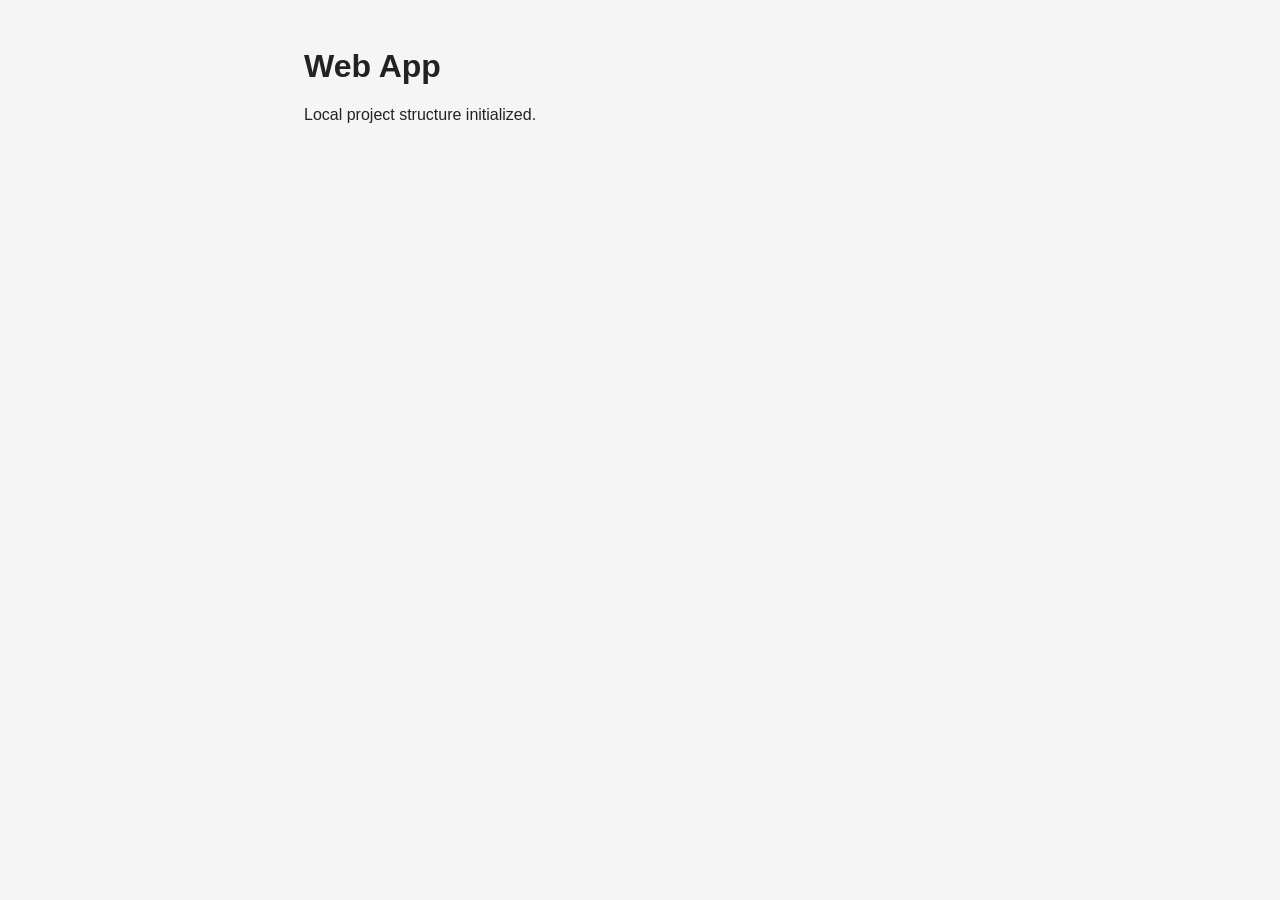
==== web-app/index.html @ a43f52bd "feat: implement task 3IS2xqXG5t-QyxUhUTVhr" ====
<!DOCTYPE html>
<html lang="en">
  <head>
    <meta charset="UTF-8" />
    <meta name="viewport" content="width=device-width, initial-scale=1.0" />
    <title>Web App</title>
    <link rel="stylesheet" href="style.css" />
  </head>
  <body>
    <main>
      <h1>Web App</h1>
      <p>Local project structure initialized.</p>
    </main>

    <script src="app.js"></script>
  </body>
</html>
---- web-app/style.css ----
* {
  box-sizing: border-box;
}

body {
  margin: 0;
  font-family: Arial, sans-serif;
  background: #f5f5f5;
  color: #222;
}

main {
  max-width: 720px;
  margin: 0 auto;
  padding: 48px 24px;
}

h1 {
  margin-top: 0;
}
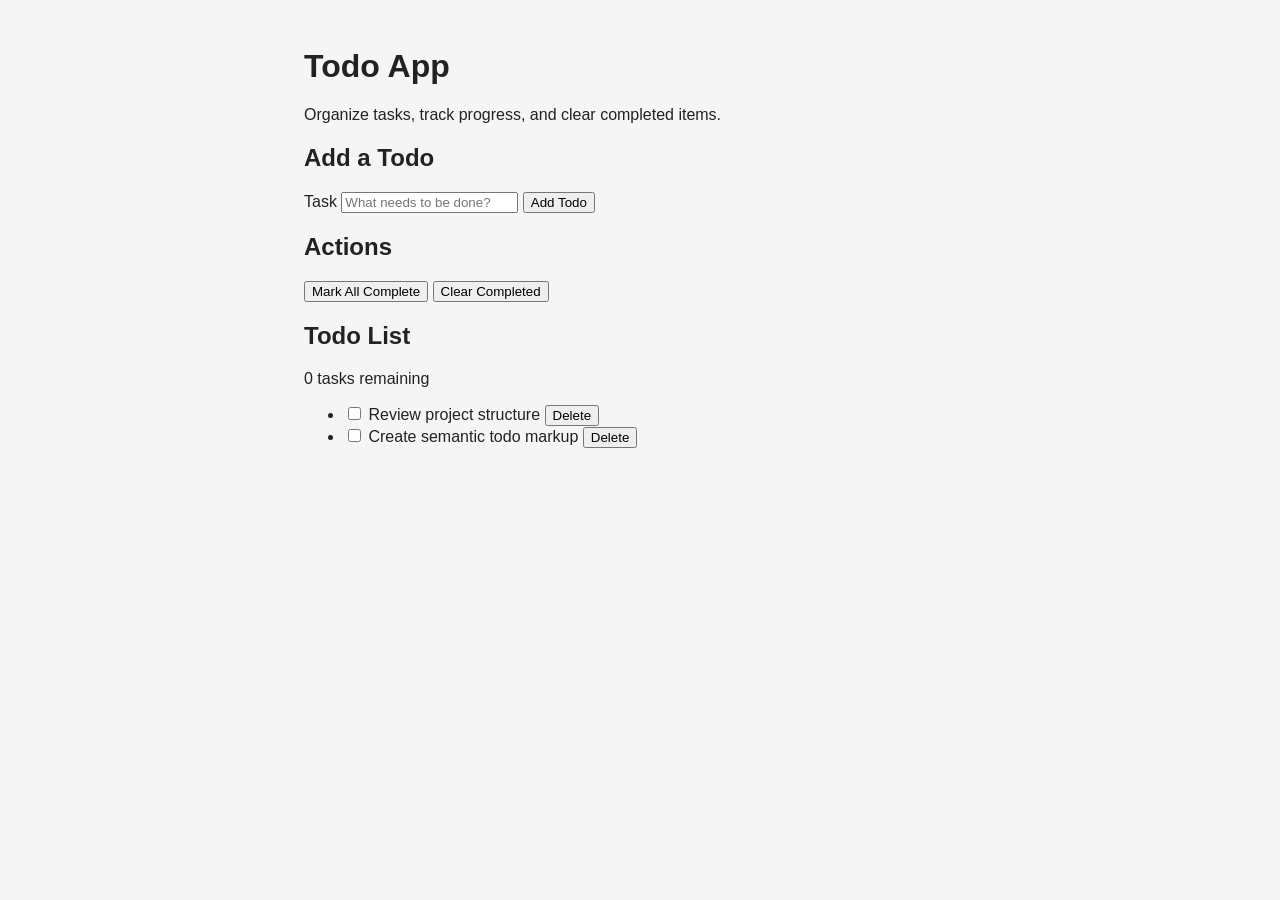
==== commit 6c5001b3: "feat: implement task vpf91UYDqhEtYaI0MuSIE" ====
--- a/web-app/index.html
+++ b/web-app/index.html
@@ -3,13 +3,64 @@
   <head>
     <meta charset="UTF-8" />
     <meta name="viewport" content="width=device-width, initial-scale=1.0" />
-    <title>Web App</title>
+    <title>Todo App</title>
     <link rel="stylesheet" href="style.css" />
   </head>
   <body>
-    <main>
-      <h1>Web App</h1>
-      <p>Local project structure initialized.</p>
+    <main class="todo-app" aria-labelledby="app-title">
+      <header class="app-header">
+        <h1 id="app-title">Todo App</h1>
+        <p>Organize tasks, track progress, and clear completed items.</p>
+      </header>
+
+      <section class="todo-entry" aria-labelledby="todo-entry-title">
+        <h2 id="todo-entry-title">Add a Todo</h2>
+
+        <form class="todo-form" aria-label="Add a new todo">
+          <label for="todo-input">Task</label>
+          <input
+            id="todo-input"
+            name="todo"
+            type="text"
+            placeholder="What needs to be done?"
+            autocomplete="off"
+          />
+          <button type="submit">Add Todo</button>
+        </form>
+      </section>
+
+      <section class="todo-toolbar" aria-labelledby="todo-actions-title">
+        <h2 id="todo-actions-title">Actions</h2>
+
+        <div class="action-buttons" role="group" aria-label="Todo actions">
+          <button type="button">Mark All Complete</button>
+          <button type="button">Clear Completed</button>
+        </div>
+      </section>
+
+      <section class="todo-list-section" aria-labelledby="todo-list-title">
+        <div class="todo-list-header">
+          <h2 id="todo-list-title">Todo List</h2>
+          <p aria-live="polite">0 tasks remaining</p>
+        </div>
+
+        <ul class="todo-list" aria-label="Todo items">
+          <li class="todo-item">
+            <label>
+              <input type="checkbox" name="todo-item-1" />
+              <span>Review project structure</span>
+            </label>
+            <button type="button" aria-label="Delete Review project structure">Delete</button>
+          </li>
+          <li class="todo-item">
+            <label>
+              <input type="checkbox" name="todo-item-2" />
+              <span>Create semantic todo markup</span>
+            </label>
+            <button type="button" aria-label="Delete Create semantic todo markup">Delete</button>
+          </li>
+        </ul>
+      </section>
     </main>
 
     <script src="app.js"></script>
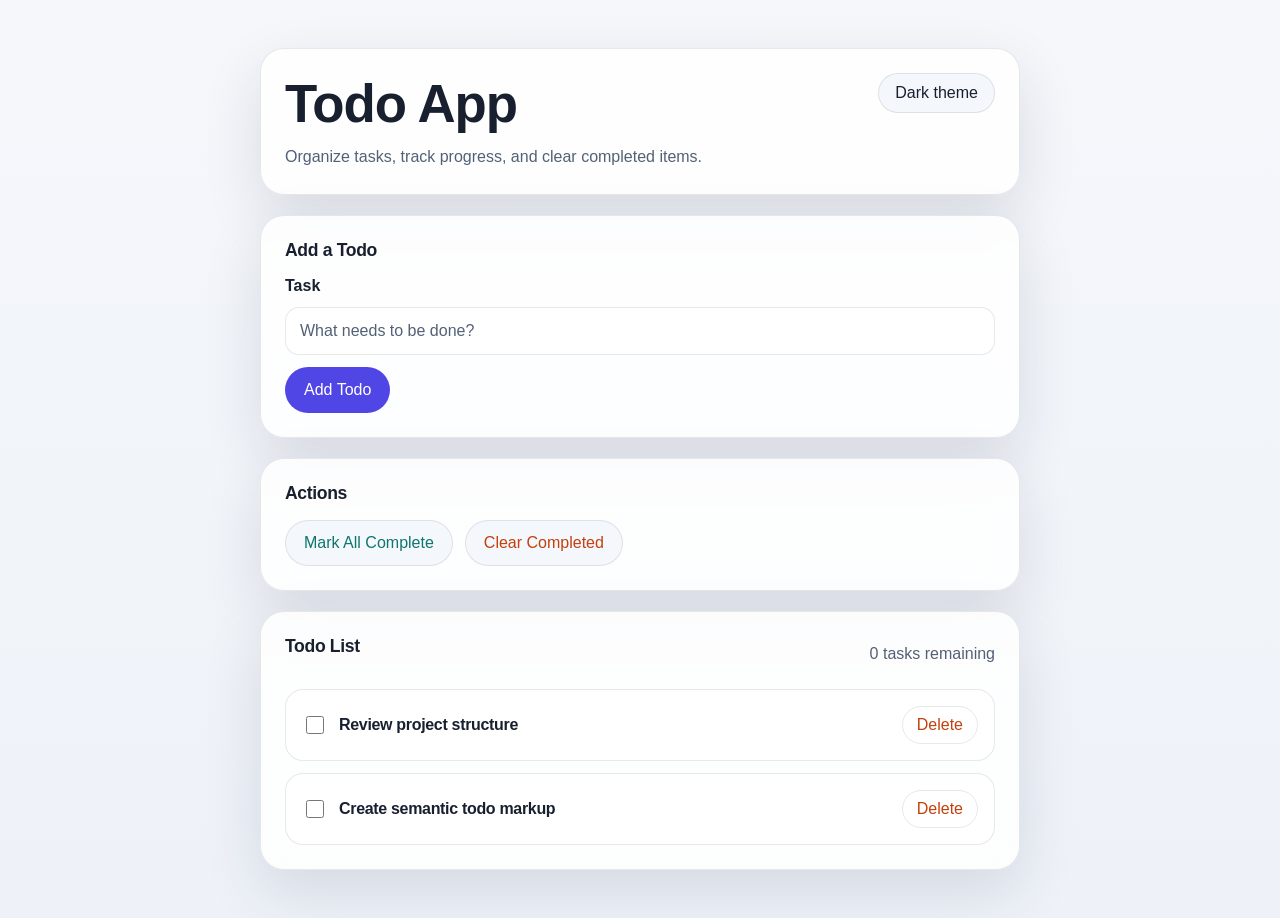
==== commit ae2de56a: "feat: implement task peGQ5ojHJwZCNjcd9GtHs" ====
--- a/web-app/index.html
+++ b/web-app/index.html
@@ -6,11 +6,22 @@
     <title>Todo App</title>
     <link rel="stylesheet" href="style.css" />
   </head>
-  <body>
+  <body data-theme="light">
     <main class="todo-app" aria-labelledby="app-title">
       <header class="app-header">
-        <h1 id="app-title">Todo App</h1>
-        <p>Organize tasks, track progress, and clear completed items.</p>
+        <div>
+          <h1 id="app-title">Todo App</h1>
+          <p>Organize tasks, track progress, and clear completed items.</p>
+        </div>
+
+        <button
+          class="theme-toggle"
+          type="button"
+          aria-label="Switch to dark theme"
+          aria-pressed="false"
+        >
+          <span class="theme-toggle__label">Dark theme</span>
+        </button>
       </header>
 
       <section class="todo-entry" aria-labelledby="todo-entry-title">
--- a/web-app/style.css
+++ b/web-app/style.css
@@ -1,20 +1,292 @@
+:root {
+  color-scheme: light;
+  --bg: linear-gradient(180deg, #f5f7fb 0%, #eef2f8 100%);
+  --panel: rgba(255, 255, 255, 0.86);
+  --panel-strong: #ffffff;
+  --panel-muted: #f4f7fb;
+  --text: #18202f;
+  --text-muted: #536076;
+  --border: rgba(24, 32, 47, 0.1);
+  --shadow: 0 22px 60px rgba(28, 37, 54, 0.12);
+  --accent: #4f46e5;
+  --accent-strong: #3730a3;
+  --accent-soft: rgba(79, 70, 229, 0.12);
+  --success: #0f766e;
+  --danger: #c2410c;
+  --input-bg: rgba(255, 255, 255, 0.9);
+  --focus-ring: 0 0 0 3px rgba(79, 70, 229, 0.22);
+}
+
+body[data-theme="dark"] {
+  color-scheme: dark;
+  --bg: radial-gradient(circle at top, rgba(79, 70, 229, 0.2), transparent 25%),
+    linear-gradient(180deg, #0b1120 0%, #111827 100%);
+  --panel: rgba(15, 23, 42, 0.88);
+  --panel-strong: #111c32;
+  --panel-muted: #18243b;
+  --text: #e5ecf7;
+  --text-muted: #9aa9c2;
+  --border: rgba(148, 163, 184, 0.18);
+  --shadow: 0 24px 64px rgba(2, 8, 23, 0.45);
+  --accent: #818cf8;
+  --accent-strong: #c7d2fe;
+  --accent-soft: rgba(129, 140, 248, 0.18);
+  --success: #5eead4;
+  --danger: #fdba74;
+  --input-bg: rgba(15, 23, 42, 0.78);
+  --focus-ring: 0 0 0 3px rgba(129, 140, 248, 0.28);
+}
+
 * {
   box-sizing: border-box;
 }
 
+html {
+  color-scheme: light dark;
+}
+
 body {
   margin: 0;
-  font-family: Arial, sans-serif;
-  background: #f5f5f5;
-  color: #222;
-}
-
-main {
-  max-width: 720px;
+  min-height: 100vh;
+  font-family: Inter, "Segoe UI", Arial, sans-serif;
+  background: var(--bg);
+  color: var(--text);
+}
+
+button,
+input {
+  font: inherit;
+}
+
+:focus-visible {
+  outline: none;
+  box-shadow: var(--focus-ring);
+}
+
+.todo-app {
+  width: min(760px, calc(100% - 32px));
   margin: 0 auto;
-  padding: 48px 24px;
+  padding: 48px 0;
+  display: grid;
+  gap: 20px;
+}
+
+.app-header,
+.todo-entry,
+.todo-toolbar,
+.todo-list-section {
+  background: var(--panel);
+  border: 1px solid var(--border);
+  border-radius: 24px;
+  box-shadow: var(--shadow);
+  backdrop-filter: blur(14px);
+}
+
+.app-header,
+.todo-entry,
+.todo-toolbar,
+.todo-list-section {
+  padding: 24px;
+}
+
+.app-header {
+  display: flex;
+  align-items: flex-start;
+  justify-content: space-between;
+  gap: 20px;
+}
+
+h1,
+h2,
+p {
+  margin: 0;
+}
+
+h1,
+h2,
+.todo-item span {
+  letter-spacing: -0.02em;
 }
 
 h1 {
-  margin-top: 0;
-}
+  margin-bottom: 10px;
+  font-size: clamp(2.4rem, 5vw, 3.3rem);
+}
+
+h2 {
+  margin-bottom: 16px;
+  font-size: 1.1rem;
+}
+
+.app-header p,
+.todo-list-header p {
+  color: var(--text-muted);
+  line-height: 1.6;
+}
+
+.theme-toggle,
+.todo-form button,
+.action-buttons button,
+.todo-item button {
+  border: 1px solid transparent;
+  border-radius: 999px;
+  transition: background-color 0.2s ease, border-color 0.2s ease, transform 0.2s ease,
+    color 0.2s ease;
+  cursor: pointer;
+}
+
+.theme-toggle:hover,
+.todo-form button:hover,
+.action-buttons button:hover,
+.todo-item button:hover {
+  transform: translateY(-1px);
+}
+
+.theme-toggle {
+  flex-shrink: 0;
+  padding: 10px 16px;
+  background: var(--panel-muted);
+  border-color: var(--border);
+  color: var(--text);
+}
+
+.theme-toggle[aria-pressed="true"] {
+  background: var(--accent-soft);
+  border-color: rgba(129, 140, 248, 0.35);
+}
+
+.todo-form {
+  display: grid;
+  gap: 12px;
+}
+
+.todo-form label,
+.todo-item label {
+  font-weight: 600;
+}
+
+.todo-form input {
+  width: 100%;
+  min-height: 48px;
+  padding: 0 14px;
+  border: 1px solid var(--border);
+  border-radius: 14px;
+  background: var(--input-bg);
+  color: var(--text);
+}
+
+.todo-form input::placeholder {
+  color: var(--text-muted);
+}
+
+.todo-form button,
+.action-buttons button {
+  min-height: 46px;
+  padding: 0 18px;
+}
+
+.todo-form button {
+  justify-self: start;
+  background: var(--accent);
+  color: #ffffff;
+}
+
+.todo-form button:hover,
+.todo-form button:focus-visible {
+  background: var(--accent-strong);
+}
+
+.action-buttons {
+  display: flex;
+  flex-wrap: wrap;
+  gap: 12px;
+}
+
+.action-buttons button {
+  background: var(--panel-muted);
+  border-color: var(--border);
+  color: var(--text);
+}
+
+.action-buttons button:first-child {
+  color: var(--success);
+}
+
+.action-buttons button:last-child {
+  color: var(--danger);
+}
+
+.todo-list-header {
+  display: flex;
+  align-items: center;
+  justify-content: space-between;
+  gap: 16px;
+  margin-bottom: 16px;
+}
+
+.todo-list {
+  display: grid;
+  gap: 12px;
+  padding: 0;
+  margin: 0;
+  list-style: none;
+}
+
+.todo-item {
+  display: flex;
+  align-items: center;
+  justify-content: space-between;
+  gap: 16px;
+  padding: 16px;
+  background: var(--panel-strong);
+  border: 1px solid var(--border);
+  border-radius: 18px;
+}
+
+.todo-item label {
+  display: flex;
+  align-items: center;
+  gap: 12px;
+  min-width: 0;
+}
+
+.todo-item input[type="checkbox"] {
+  width: 18px;
+  height: 18px;
+  accent-color: var(--accent);
+}
+
+.todo-item span {
+  line-height: 1.5;
+}
+
+.todo-item button {
+  padding: 9px 14px;
+  background: transparent;
+  border-color: var(--border);
+  color: var(--danger);
+}
+
+@media (max-width: 640px) {
+  .todo-app {
+    width: min(100% - 20px, 760px);
+    padding: 20px 0 28px;
+  }
+
+  .app-header,
+  .todo-list-header,
+  .todo-item {
+    flex-direction: column;
+    align-items: stretch;
+  }
+
+  .theme-toggle,
+  .todo-form button,
+  .todo-item button {
+    width: 100%;
+  }
+
+  .todo-item label {
+    width: 100%;
+  }
+}
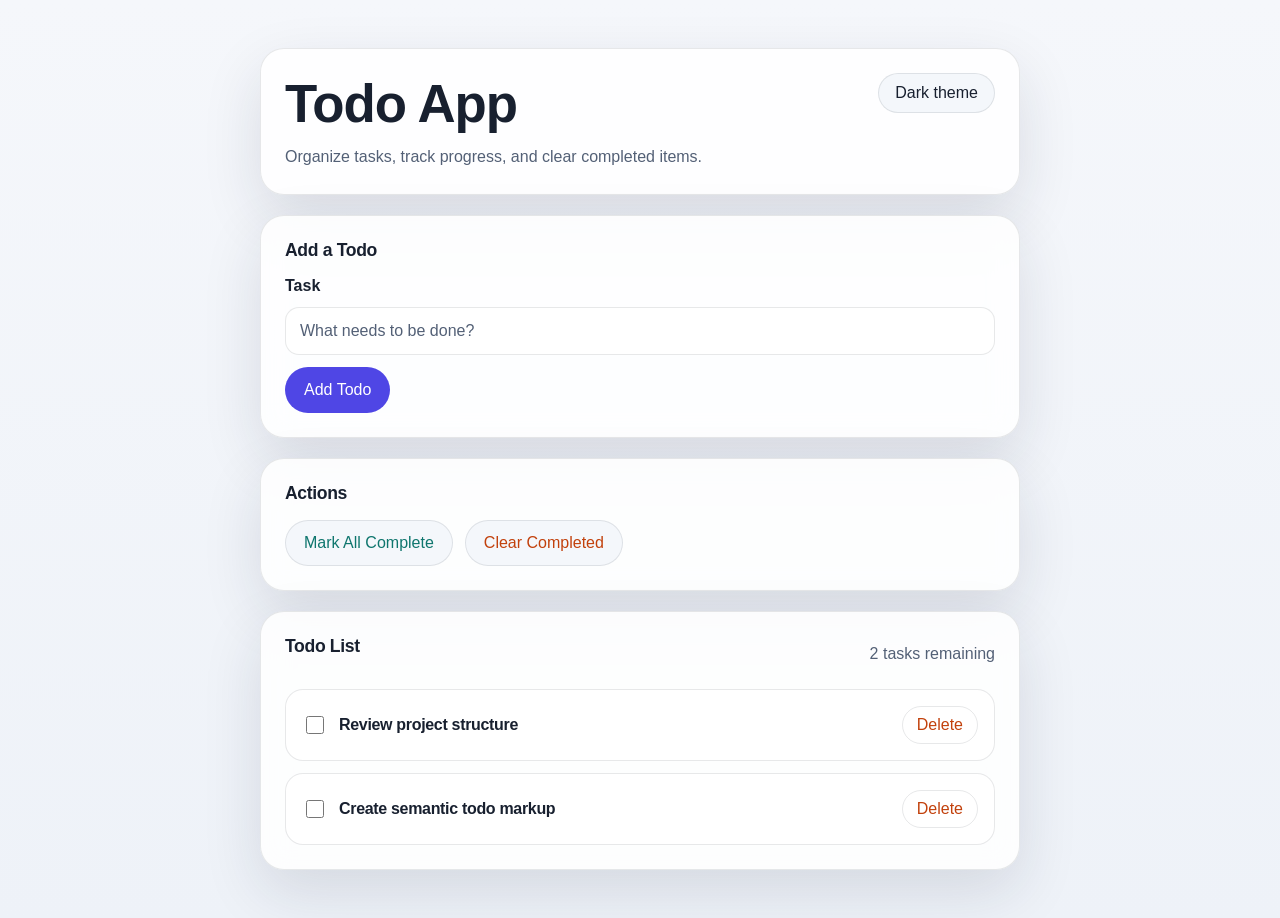
==== commit 81cf955a: "feat: implement task r7xsdRfCXWzQkuUrKla8O" ====
--- a/web-app/index.html
+++ b/web-app/index.html
@@ -44,33 +44,19 @@
         <h2 id="todo-actions-title">Actions</h2>
 
         <div class="action-buttons" role="group" aria-label="Todo actions">
-          <button type="button">Mark All Complete</button>
-          <button type="button">Clear Completed</button>
+          <button type="button" data-action="complete-all">Mark All Complete</button>
+          <button type="button" data-action="clear-completed">Clear Completed</button>
         </div>
       </section>
 
       <section class="todo-list-section" aria-labelledby="todo-list-title">
         <div class="todo-list-header">
           <h2 id="todo-list-title">Todo List</h2>
-          <p aria-live="polite">0 tasks remaining</p>
+          <p class="todo-count" aria-live="polite">0 tasks remaining</p>
         </div>
 
-        <ul class="todo-list" aria-label="Todo items">
-          <li class="todo-item">
-            <label>
-              <input type="checkbox" name="todo-item-1" />
-              <span>Review project structure</span>
-            </label>
-            <button type="button" aria-label="Delete Review project structure">Delete</button>
-          </li>
-          <li class="todo-item">
-            <label>
-              <input type="checkbox" name="todo-item-2" />
-              <span>Create semantic todo markup</span>
-            </label>
-            <button type="button" aria-label="Delete Create semantic todo markup">Delete</button>
-          </li>
-        </ul>
+        <ul class="todo-list" aria-label="Todo items"></ul>
+        <p class="todo-empty" hidden>No todos yet. Add one to get started.</p>
       </section>
     </main>
 
--- a/web-app/style.css
+++ b/web-app/style.css
@@ -260,11 +260,29 @@
   line-height: 1.5;
 }
 
+.todo-item.is-complete {
+  background: var(--panel-muted);
+}
+
+.todo-item.is-complete span {
+  color: var(--text-muted);
+  text-decoration: line-through;
+}
+
 .todo-item button {
   padding: 9px 14px;
   background: transparent;
   border-color: var(--border);
   color: var(--danger);
+}
+
+.todo-empty {
+  padding: 20px;
+  border: 1px dashed var(--border);
+  border-radius: 18px;
+  background: var(--panel-muted);
+  color: var(--text-muted);
+  text-align: center;
 }
 
 @media (max-width: 640px) {
